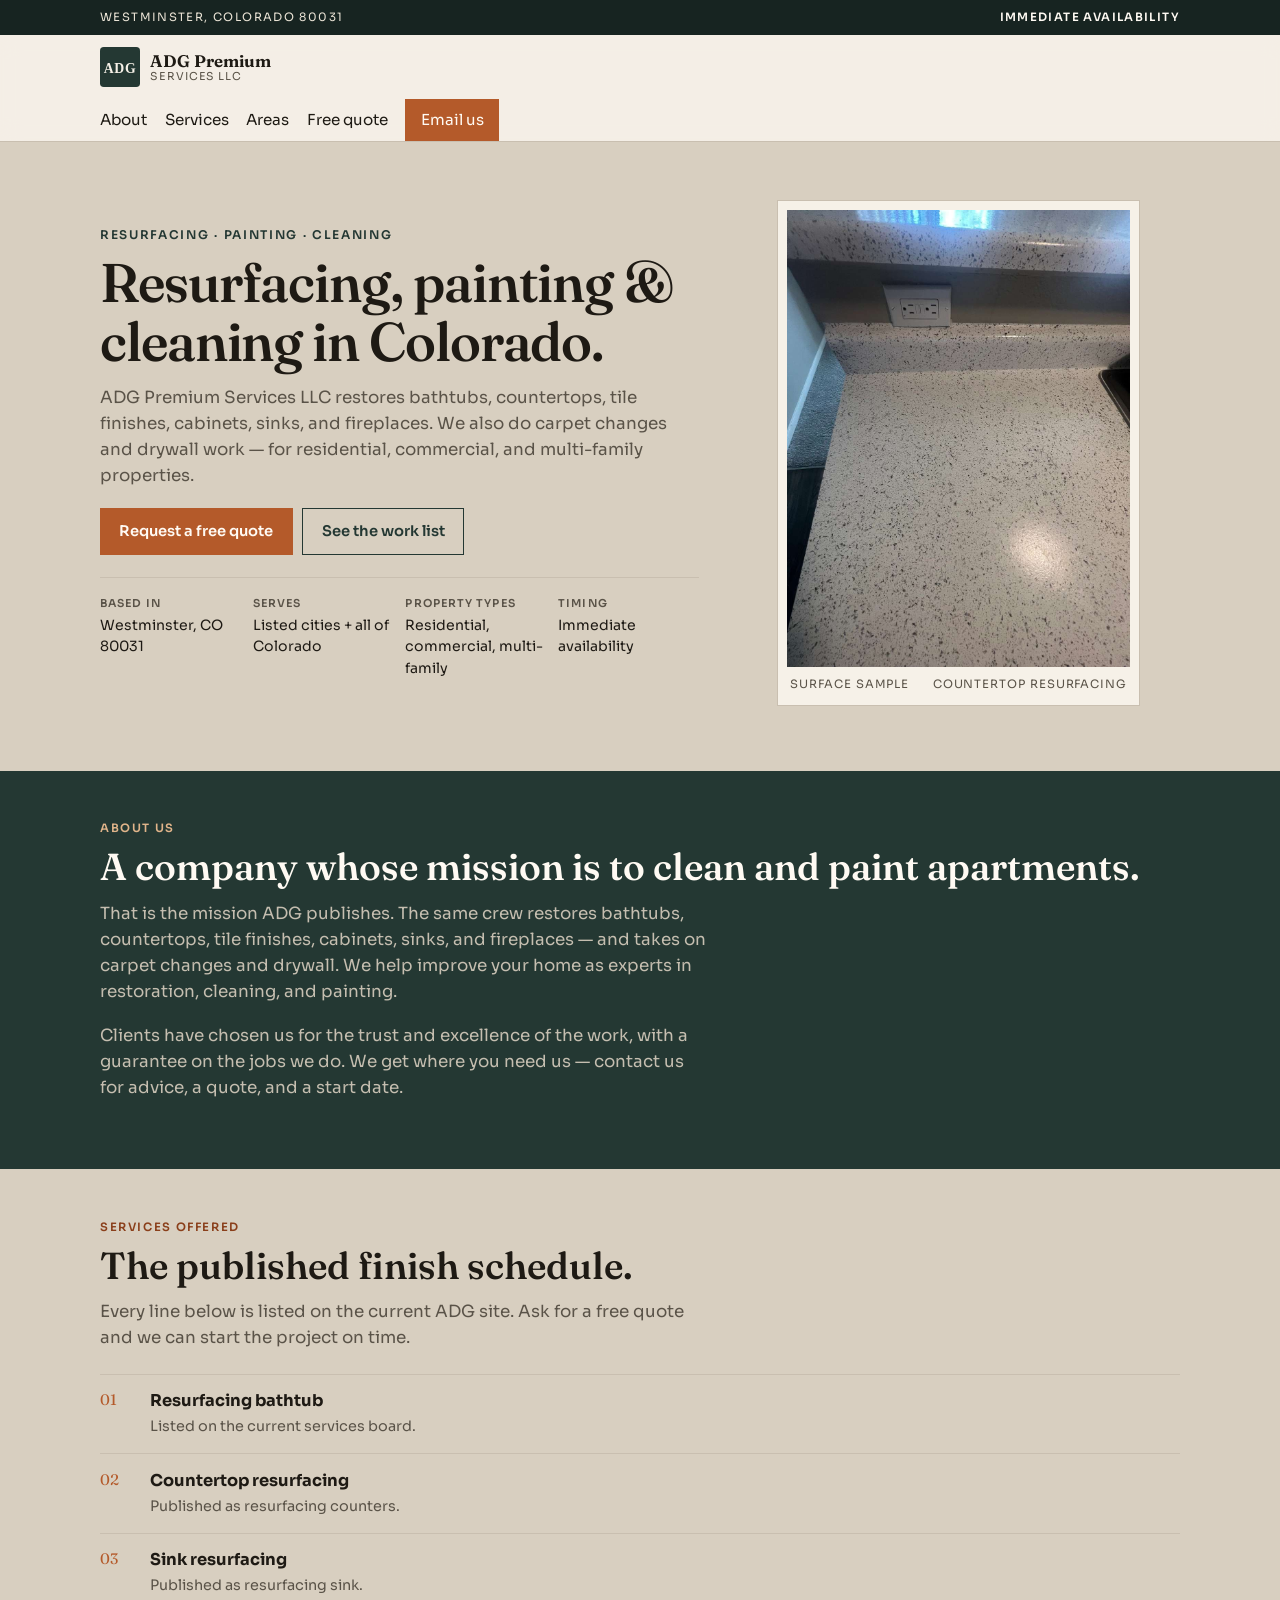
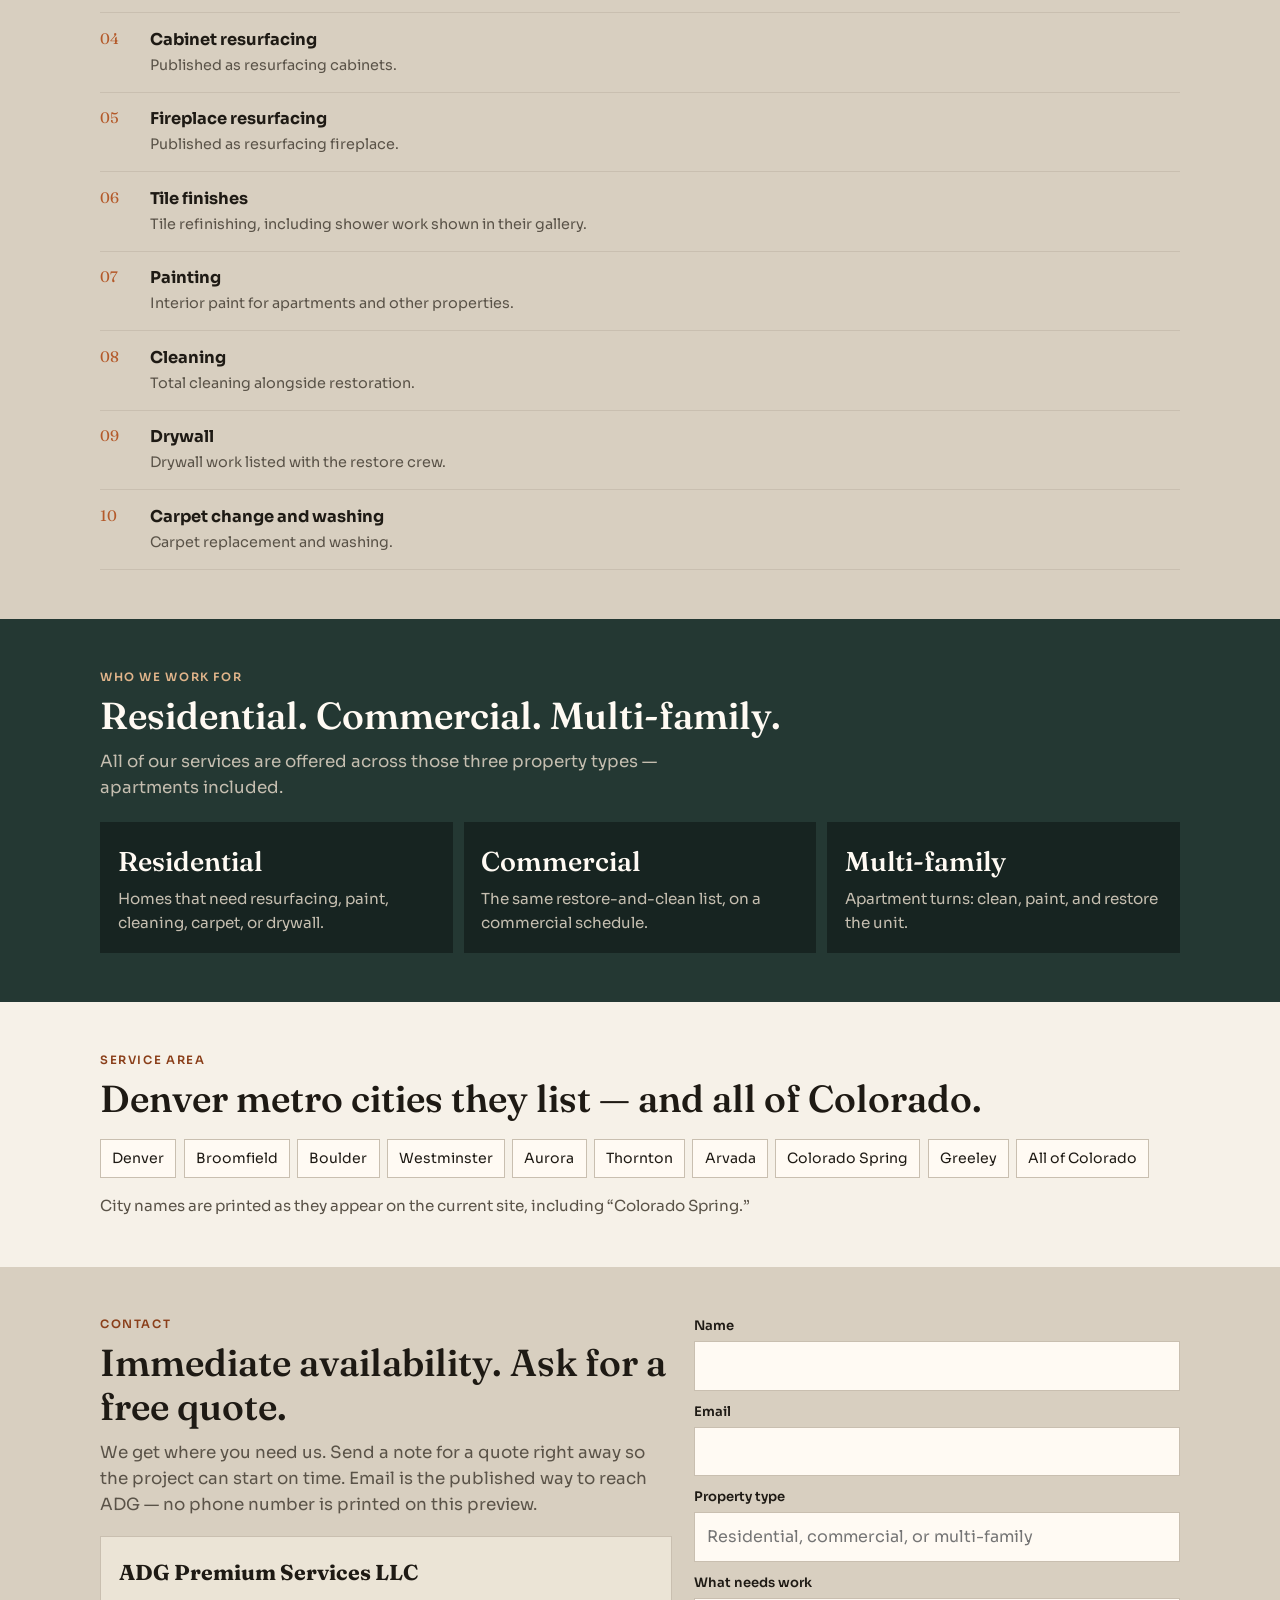
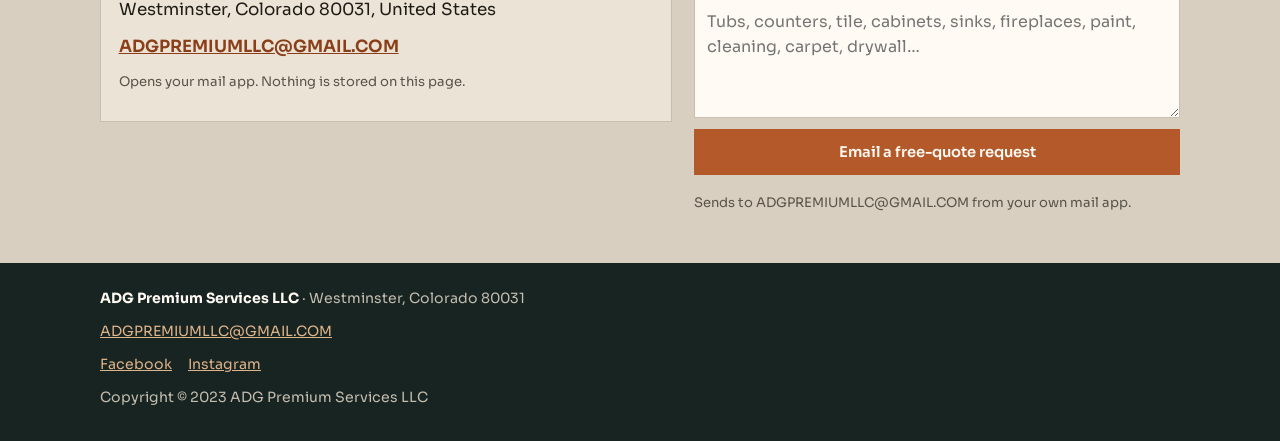
==== index.html @ 91080665 "Add adgpremium spec preview." ====
<!DOCTYPE html>
<html lang="en">
<head>
  <meta charset="utf-8">
  <meta name="viewport" content="width=device-width, initial-scale=1">
  <title>ADG Premium Services LLC — Resurfacing, painting &amp; cleaning in Colorado</title>
  <meta name="description" content="ADG Premium Services LLC restores bathtubs, counters, tile, cabinets, sinks, and fireplaces, and handles carpet changes and drywall. Residential, commercial, and multi-family. Westminster, Colorado 80031.">
  <link rel="icon" href="assets/favicon.svg" type="image/svg+xml">
  <meta property="og:title" content="ADG Premium Services LLC — Resurfacing, painting &amp; cleaning in Colorado">
  <meta property="og:description" content="Bathtubs, counters, tile, cabinets, sinks, fireplaces, carpet, and drywall. Immediate availability. Westminster, CO 80031.">
  <meta property="og:image" content="assets/surface.jpg">
  <meta name="theme-color" content="#243833">
  <link rel="preconnect" href="https://fonts.googleapis.com">
  <link rel="preconnect" href="https://fonts.gstatic.com" crossorigin>
  <link href="https://fonts.googleapis.com/css2?family=Fraunces:opsz,wght@9..144,500;9..144,560;9..144,650&family=Sora:wght@400;600;650&display=swap" rel="stylesheet">
  <link rel="stylesheet" href="assets/styles.css">
  <script type="application/ld+json">
  {
    "@context": "https://schema.org",
    "@type": "HomeAndConstructionBusiness",
    "name": "ADG Premium Services LLC",
    "description": "Resurfacing, painting, and cleaning in Colorado. Bathtubs, countertops, tile finishes, cabinets, sinks, fireplaces, carpet changes, and drywall. Residential, commercial, and multi-family.",
    "email": "ADGPREMIUMLLC@GMAIL.COM",
    "url": "https://adgpremiumservicesllc.godaddysites.com/",
    "image": "assets/surface.jpg",
    "address": {
      "@type": "PostalAddress",
      "addressLocality": "Westminster",
      "addressRegion": "CO",
      "postalCode": "80031",
      "addressCountry": "US"
    },
    "areaServed": [
      "Denver, CO",
      "Broomfield, CO",
      "Boulder, CO",
      "Westminster, CO",
      "Aurora, CO",
      "Thornton, CO",
      "Arvada, CO",
      "Colorado Spring, CO",
      "Greeley, CO",
      "Colorado"
    ],
    "sameAs": [
      "https://www.facebook.com/103575642804043",
      "https://www.instagram.com/adgpremiumservices/"
    ]
  }
  </script>
</head>
<body>
  <a class="skip" href="#main">Skip to content</a>

  <div class="stamp">
    <div class="wrap">
      <span>Westminster, Colorado 80031</span>
      <span><b>Immediate availability</b></span>
    </div>
  </div>

  <header class="site-header">
    <div class="wrap header-inner">
      <a class="brand" href="index.html">
        <img src="assets/mark.svg" alt="">
        <span class="brand-text">
          <strong>ADG Premium</strong>
          <span>Services LLC</span>
        </span>
      </a>
      <button class="nav-toggle" type="button" aria-expanded="false" aria-controls="site-nav">Menu</button>
    </div>
    <nav class="nav" id="site-nav" aria-label="Primary">
      <div class="wrap">
        <ul>
          <li><a href="#about">About</a></li>
          <li><a href="#services">Services</a></li>
          <li><a href="#areas">Areas</a></li>
          <li><a href="#quote">Free quote</a></li>
          <li><a class="cta" href="mailto:ADGPREMIUMLLC@GMAIL.COM">Email us</a></li>
        </ul>
      </div>
    </nav>
  </header>

  <main id="main">
    <section class="hero">
      <div class="wrap hero-grid">
        <div>
          <p class="eyebrow">Resurfacing · Painting · Cleaning</p>
          <h1>Resurfacing, painting &amp; cleaning in Colorado.</h1>
          <p class="lede">ADG Premium Services LLC restores bathtubs, countertops, tile finishes, cabinets, sinks, and fireplaces. We also do carpet changes and drywall work — for residential, commercial, and multi-family properties.</p>
          <div class="actions">
            <a class="btn btn-copper" href="mailto:ADGPREMIUMLLC@GMAIL.COM?subject=Free%20quote%20request">Request a free quote</a>
            <a class="btn btn-ghost" href="#services">See the work list</a>
          </div>
          <div class="meta">
            <div><b>Based in</b> Westminster, CO 80031</div>
            <div><b>Serves</b> Listed cities + all of Colorado</div>
            <div><b>Property types</b> Residential, commercial, multi-family</div>
            <div><b>Timing</b> Immediate availability</div>
          </div>
        </div>
        <figure class="swatch">
          <img src="assets/surface.jpg" alt="Speckled granite-look countertop and backsplash after resurfacing. Photo from the ADG Premium Services LLC site." width="1000" height="1333">
          <figcaption>
            <span>Surface sample</span>
            <span>Countertop resurfacing</span>
          </figcaption>
        </figure>
      </div>
    </section>

    <section class="band" id="about">
      <div class="wrap">
        <p class="kicker">About us</p>
        <h2>A company whose mission is to clean and paint apartments.</h2>
        <p class="lede">That is the mission ADG publishes. The same crew restores bathtubs, countertops, tile finishes, cabinets, sinks, and fireplaces — and takes on carpet changes and drywall. We help improve your home as experts in restoration, cleaning, and painting.</p>
        <p class="lede">Clients have chosen us for the trust and excellence of the work, with a guarantee on the jobs we do. We get where you need us — contact us for advice, a quote, and a start date.</p>
      </div>
    </section>

    <section id="services">
      <div class="wrap">
        <p class="kicker">Services offered</p>
        <h2>The published finish schedule.</h2>
        <p class="lede">Every line below is listed on the current ADG site. Ask for a free quote and we can start the project on time.</p>
        <ul class="schedule">
          <li>
            <span class="num">01</span>
            <div><strong>Resurfacing bathtub</strong><span>Listed on the current services board.</span></div>
          </li>
          <li>
            <span class="num">02</span>
            <div><strong>Countertop resurfacing</strong><span>Published as resurfacing counters.</span></div>
          </li>
          <li>
            <span class="num">03</span>
            <div><strong>Sink resurfacing</strong><span>Published as resurfacing sink.</span></div>
          </li>
          <li>
            <span class="num">04</span>
            <div><strong>Cabinet resurfacing</strong><span>Published as resurfacing cabinets.</span></div>
          </li>
          <li>
            <span class="num">05</span>
            <div><strong>Fireplace resurfacing</strong><span>Published as resurfacing fireplace.</span></div>
          </li>
          <li>
            <span class="num">06</span>
            <div><strong>Tile finishes</strong><span>Tile refinishing, including shower work shown in their gallery.</span></div>
          </li>
          <li>
            <span class="num">07</span>
            <div><strong>Painting</strong><span>Interior paint for apartments and other properties.</span></div>
          </li>
          <li>
            <span class="num">08</span>
            <div><strong>Cleaning</strong><span>Total cleaning alongside restoration.</span></div>
          </li>
          <li>
            <span class="num">09</span>
            <div><strong>Drywall</strong><span>Drywall work listed with the restore crew.</span></div>
          </li>
          <li>
            <span class="num">10</span>
            <div><strong>Carpet change and washing</strong><span>Carpet replacement and washing.</span></div>
          </li>
        </ul>
      </div>
    </section>

    <section class="band" id="who">
      <div class="wrap">
        <p class="kicker">Who we work for</p>
        <h2>Residential. Commercial. Multi-family.</h2>
        <p class="lede">All of our services are offered across those three property types — apartments included.</p>
        <div class="sectors">
          <article>
            <h3>Residential</h3>
            <p>Homes that need resurfacing, paint, cleaning, carpet, or drywall.</p>
          </article>
          <article>
            <h3>Commercial</h3>
            <p>The same restore-and-clean list, on a commercial schedule.</p>
          </article>
          <article>
            <h3>Multi-family</h3>
            <p>Apartment turns: clean, paint, and restore the unit.</p>
          </article>
        </div>
      </div>
    </section>

    <section class="paper" id="areas">
      <div class="wrap">
        <p class="kicker">Service area</p>
        <h2>Denver metro cities they list — and all of Colorado.</h2>
        <ul class="cities">
          <li>Denver</li>
          <li>Broomfield</li>
          <li>Boulder</li>
          <li>Westminster</li>
          <li>Aurora</li>
          <li>Thornton</li>
          <li>Arvada</li>
          <li>Colorado Spring</li>
          <li>Greeley</li>
          <li>All of Colorado</li>
        </ul>
        <p class="note">City names are printed as they appear on the current site, including “Colorado Spring.”</p>
      </div>
    </section>

    <section id="quote">
      <div class="wrap quote-grid">
        <div>
          <p class="kicker">Contact</p>
          <h2>Immediate availability. Ask for a free quote.</h2>
          <p class="lede">We get where you need us. Send a note for a quote right away so the project can start on time. Email is the published way to reach ADG — no phone number is printed on this preview.</p>
          <div class="contact-card">
            <h3>ADG Premium Services LLC</h3>
            <p>Westminster, Colorado 80031, United States</p>
            <p><a class="mail" href="mailto:ADGPREMIUMLLC@GMAIL.COM">ADGPREMIUMLLC@GMAIL.COM</a></p>
            <p class="fine">Opens your mail app. Nothing is stored on this page.</p>
          </div>
        </div>
        <form id="quote-form" action="mailto:ADGPREMIUMLLC@GMAIL.COM" method="get">
          <input type="hidden" name="subject" value="Free quote request">
          <label>Name
            <input type="text" name="name" id="q-name" autocomplete="name" required>
          </label>
          <label>Email
            <input type="email" name="email" id="q-email" autocomplete="email" required>
          </label>
          <label>Property type
            <input type="text" name="type" id="q-type" placeholder="Residential, commercial, or multi-family">
          </label>
          <label>What needs work
            <textarea name="body" id="q-body" placeholder="Tubs, counters, tile, cabinets, sinks, fireplaces, paint, cleaning, carpet, drywall…"></textarea>
          </label>
          <button class="btn btn-copper" type="submit">Email a free-quote request</button>
          <p class="fine">Sends to ADGPREMIUMLLC@GMAIL.COM from your own mail app.</p>
        </form>
      </div>
    </section>
  </main>

  <footer class="site-footer">
    <div class="wrap">
      <div><strong>ADG Premium Services LLC</strong> · Westminster, Colorado 80031</div>
      <div><a href="mailto:ADGPREMIUMLLC@GMAIL.COM">ADGPREMIUMLLC@GMAIL.COM</a></div>
      <div class="social">
        <a href="https://www.facebook.com/103575642804043">Facebook</a>
        <a href="https://www.instagram.com/adgpremiumservices/">Instagram</a>
      </div>
      <div>Copyright © 2023 ADG Premium Services LLC</div>
    </div>
  </footer>

  <script>
    (function () {
      var btn = document.querySelector(".nav-toggle");
      var nav = document.getElementById("site-nav");
      if (btn && nav) {
        btn.addEventListener("click", function () {
          var open = nav.classList.toggle("is-open");
          btn.setAttribute("aria-expanded", open ? "true" : "false");
        });
        nav.querySelectorAll("a").forEach(function (a) {
          a.addEventListener("click", function () {
            nav.classList.remove("is-open");
            btn.setAttribute("aria-expanded", "false");
          });
        });
      }
      var form = document.getElementById("quote-form");
      if (form) {
        form.addEventListener("submit", function (e) {
          e.preventDefault();
          var name = (document.getElementById("q-name").value || "").trim();
          var email = (document.getElementById("q-email").value || "").trim();
          var type = (document.getElementById("q-type").value || "").trim();
          var body = (document.getElementById("q-body").value || "").trim();
          var lines = [];
          if (name) lines.push("Name: " + name);
          if (email) lines.push("Email: " + email);
          if (type) lines.push("Property type: " + type);
          if (body) lines.push("", body);
          var href = "mailto:ADGPREMIUMLLC@GMAIL.COM?subject=" +
            encodeURIComponent("Free quote request") +
            "&body=" + encodeURIComponent(lines.join("\n"));
          window.location.href = href;
        });
      }
    })();
  </script>
</body>
</html>
---- assets/styles.css ----
/* ADG Premium Services LLC — spec preview
   Sample-board look: warm stone, enamel cream, glaze-slate, copper.
   Not their GoDaddy red/blue house logo, not a generic navy contractor. */

:root {
  --ink: #1e1a14;
  --mute: #5a5348;
  --glaze: #243833;
  --glaze-deep: #172421;
  --stone: #d8cfc0;
  --paper: #f6f1e8;
  --cream: #ebe4d6;
  --line: #c9bfb0;
  --copper: #b45a2a;
  --copper-ink: #8a3f1a;
  --white: #fffaf3;
  --max: 1080px;
  --display: "Fraunces", "Iowan Old Style", Georgia, serif;
  --sans: "Sora", "Segoe UI", system-ui, sans-serif;
}

*, *::before, *::after { box-sizing: border-box; }
html { scroll-behavior: smooth; }
body {
  margin: 0;
  font-family: var(--sans);
  color: var(--ink);
  background: var(--stone);
  line-height: 1.55;
  font-size: 1.05rem;
  -webkit-font-smoothing: antialiased;
}
img { max-width: 100%; height: auto; display: block; }
a { color: var(--copper-ink); }
a:hover { color: var(--glaze); }
a:focus-visible, button:focus-visible, input:focus-visible, textarea:focus-visible {
  outline: 2px solid var(--copper);
  outline-offset: 3px;
}

.skip {
  position: absolute;
  left: 0.75rem;
  top: -48px;
  background: var(--glaze);
  color: var(--white);
  padding: 0.45rem 0.75rem;
  z-index: 100;
  text-decoration: none;
}
.skip:focus { top: 0.75rem; }

.wrap {
  width: min(var(--max), calc(100% - 2rem));
  margin-inline: auto;
}

/* Stamp bar */
.stamp {
  background: var(--glaze-deep);
  color: var(--cream);
  font-size: 0.72rem;
  letter-spacing: 0.12em;
  text-transform: uppercase;
  padding: 0.55rem 0;
}
.stamp .wrap {
  display: flex;
  flex-wrap: wrap;
  gap: 0.35rem 1rem;
  justify-content: space-between;
}
.stamp b { font-weight: 600; color: var(--white); }

/* Header */
.site-header {
  position: sticky;
  top: 0;
  z-index: 40;
  background: rgba(246, 241, 232, 0.94);
  backdrop-filter: blur(10px);
  border-bottom: 1px solid var(--line);
}
.header-inner {
  display: flex;
  align-items: center;
  justify-content: space-between;
  gap: 0.75rem;
  padding: 0.6rem 0;
}
.brand {
  display: flex;
  align-items: center;
  gap: 0.65rem;
  text-decoration: none;
  color: inherit;
}
.brand img { width: 40px; height: 40px; }
.brand-text { display: flex; flex-direction: column; line-height: 1.1; }
.brand-text strong {
  font-family: var(--display);
  font-size: 1.05rem;
  font-weight: 650;
}
.brand-text span {
  font-size: 0.68rem;
  letter-spacing: 0.08em;
  text-transform: uppercase;
  color: var(--mute);
}
.nav-toggle {
  appearance: none;
  background: transparent;
  border: 1px solid var(--line);
  color: var(--ink);
  font: inherit;
  font-size: 0.85rem;
  padding: 0.5rem 0.75rem;
  min-height: 44px;
  cursor: pointer;
}
.nav {
  display: none;
}
.nav.is-open { display: block; }
.nav ul {
  list-style: none;
  margin: 0;
  padding: 0 0 0.85rem;
  display: flex;
  flex-direction: column;
  gap: 0.15rem;
}
.nav a {
  display: block;
  padding: 0.7rem 0.15rem;
  text-decoration: none;
  color: var(--ink);
  font-size: 0.95rem;
}
.nav a.cta {
  background: var(--copper);
  color: var(--white);
  text-align: center;
  padding: 0.75rem 1rem;
  margin-top: 0.35rem;
}
.nav a.cta:hover { background: var(--copper-ink); color: var(--white); }

/* Hero */
.hero {
  padding: 1.75rem 0 2.25rem;
}
.hero-grid {
  display: grid;
  gap: 1.4rem;
}
.eyebrow {
  font-size: 0.75rem;
  letter-spacing: 0.14em;
  text-transform: uppercase;
  color: var(--glaze);
  margin: 0 0 0.6rem;
  font-weight: 600;
}
h1 {
  font-family: var(--display);
  font-weight: 560;
  font-size: clamp(2rem, 8vw, 3.4rem);
  line-height: 1.08;
  letter-spacing: -0.02em;
  margin: 0 0 0.85rem;
}
.lede {
  margin: 0 0 1.15rem;
  color: var(--mute);
  max-width: 38rem;
}
.actions {
  display: flex;
  flex-wrap: wrap;
  gap: 0.6rem;
}
.btn {
  display: inline-flex;
  align-items: center;
  justify-content: center;
  min-height: 46px;
  padding: 0.7rem 1.15rem;
  text-decoration: none;
  font-size: 0.92rem;
  font-weight: 600;
  border: 1px solid transparent;
}
.btn-copper { background: var(--copper); color: var(--white); }
.btn-copper:hover { background: var(--copper-ink); color: var(--white); }
.btn-ghost {
  background: transparent;
  border-color: var(--glaze);
  color: var(--glaze);
}
.btn-ghost:hover { background: var(--glaze); color: var(--white); }

.swatch {
  background: var(--paper);
  border: 1px solid var(--line);
  padding: 0.55rem;
}
.swatch img {
  width: 100%;
  aspect-ratio: 3 / 4;
  object-fit: cover;
}
.swatch figcaption {
  display: flex;
  justify-content: space-between;
  gap: 0.75rem;
  padding: 0.55rem 0.2rem 0.15rem;
  font-size: 0.72rem;
  letter-spacing: 0.08em;
  text-transform: uppercase;
  color: var(--mute);
}

.meta {
  display: grid;
  grid-template-columns: 1fr 1fr;
  gap: 0.75rem;
  margin-top: 1.35rem;
  padding-top: 1.1rem;
  border-top: 1px solid var(--line);
}
.meta div { font-size: 0.88rem; }
.meta b {
  display: block;
  font-size: 0.68rem;
  letter-spacing: 0.1em;
  text-transform: uppercase;
  color: var(--mute);
  font-weight: 600;
  margin-bottom: 0.15rem;
}

/* Sections */
section { padding: 2.4rem 0; }
.band { background: var(--glaze); color: var(--cream); }
.band .lede, .band .mute { color: #c5beb0; }
.band h2 { color: var(--white); }
.paper { background: var(--paper); }

h2 {
  font-family: var(--display);
  font-weight: 560;
  font-size: clamp(1.6rem, 5vw, 2.35rem);
  line-height: 1.15;
  margin: 0 0 0.75rem;
}
.kicker {
  font-size: 0.72rem;
  letter-spacing: 0.14em;
  text-transform: uppercase;
  color: var(--copper-ink);
  font-weight: 600;
  margin: 0 0 0.45rem;
}
.band .kicker { color: #e0b48a; }

/* Finish schedule */
.schedule {
  list-style: none;
  margin: 1.4rem 0 0;
  padding: 0;
  border-top: 1px solid var(--line);
}
.schedule li {
  display: grid;
  grid-template-columns: 2.4rem 1fr;
  gap: 0.75rem;
  padding: 0.85rem 0;
  border-bottom: 1px solid var(--line);
}
.schedule .num {
  font-family: var(--display);
  font-size: 0.95rem;
  color: var(--copper);
}
.schedule strong { display: block; font-size: 1.02rem; }
.schedule span { color: var(--mute); font-size: 0.9rem; }

/* Sectors */
.sectors {
  display: grid;
  gap: 0.7rem;
  margin-top: 1.3rem;
}
.sectors article {
  background: var(--glaze-deep);
  color: var(--cream);
  padding: 1.15rem 1.1rem;
}
.sectors h3 {
  font-family: var(--display);
  font-size: 1.7rem;
  font-weight: 560;
  margin: 0 0 0.3rem;
  color: var(--white);
}
.sectors p { margin: 0; color: #c5beb0; font-size: 0.95rem; }

/* Cities */
.cities {
  display: flex;
  flex-wrap: wrap;
  gap: 0.45rem;
  margin: 1.2rem 0 0;
  padding: 0;
  list-style: none;
}
.cities li {
  border: 1px solid var(--line);
  background: var(--white);
  padding: 0.45rem 0.7rem;
  font-size: 0.88rem;
}
.note { margin: 1rem 0 0; color: var(--mute); font-size: 0.95rem; }

/* Quote */
.quote-grid {
  display: grid;
  gap: 1.4rem;
}
form {
  display: grid;
  gap: 0.7rem;
}
label {
  display: grid;
  gap: 0.3rem;
  font-size: 0.82rem;
  font-weight: 600;
}
input, textarea {
  font: inherit;
  font-size: 1rem;
  font-weight: 400;
  padding: 0.7rem 0.75rem;
  border: 1px solid var(--line);
  background: var(--white);
  color: var(--ink);
  width: 100%;
  min-height: 46px;
}
textarea { min-height: 120px; resize: vertical; }
button.btn {
  cursor: pointer;
  border: 0;
  font-family: inherit;
}
.fine {
  margin: 0.4rem 0 0;
  font-size: 0.82rem;
  color: var(--mute);
}

.contact-card {
  border: 1px solid var(--line);
  padding: 1.15rem 1.1rem;
  background: var(--cream);
}
.contact-card h3 {
  font-family: var(--display);
  margin: 0 0 0.5rem;
  font-size: 1.35rem;
}
.contact-card p { margin: 0 0 0.7rem; }
.contact-card a.mail {
  font-weight: 650;
  word-break: break-all;
}

/* Footer */
.site-footer {
  background: var(--glaze-deep);
  color: #c5beb0;
  padding: 1.6rem 0 2rem;
  font-size: 0.88rem;
}
.site-footer .wrap {
  display: grid;
  gap: 0.7rem;
}
.site-footer strong { color: var(--white); }
.site-footer a { color: #e0b48a; }
.social { display: flex; gap: 1rem; }

@media (min-width: 760px) {
  .nav-toggle { display: none; }
  .header-inner { padding: 0.75rem 0; }
  .nav { display: block; }
  .nav ul {
    flex-direction: row;
    align-items: center;
    gap: 1.1rem;
    padding: 0;
  }
  .nav a { padding: 0.35rem 0; }
  .nav a.cta {
    margin-top: 0;
    padding: 0.55rem 0.95rem;
  }
  .hero { padding: 2.6rem 0 3rem; }
  .hero-grid {
    grid-template-columns: 1.15fr 0.85fr;
    align-items: center;
    gap: 2.4rem;
  }
  .meta { grid-template-columns: repeat(4, 1fr); }
  .sectors { grid-template-columns: repeat(3, 1fr); }
  .quote-grid { grid-template-columns: 1fr 0.85fr; align-items: start; }
  section { padding: 3.1rem 0; }
}
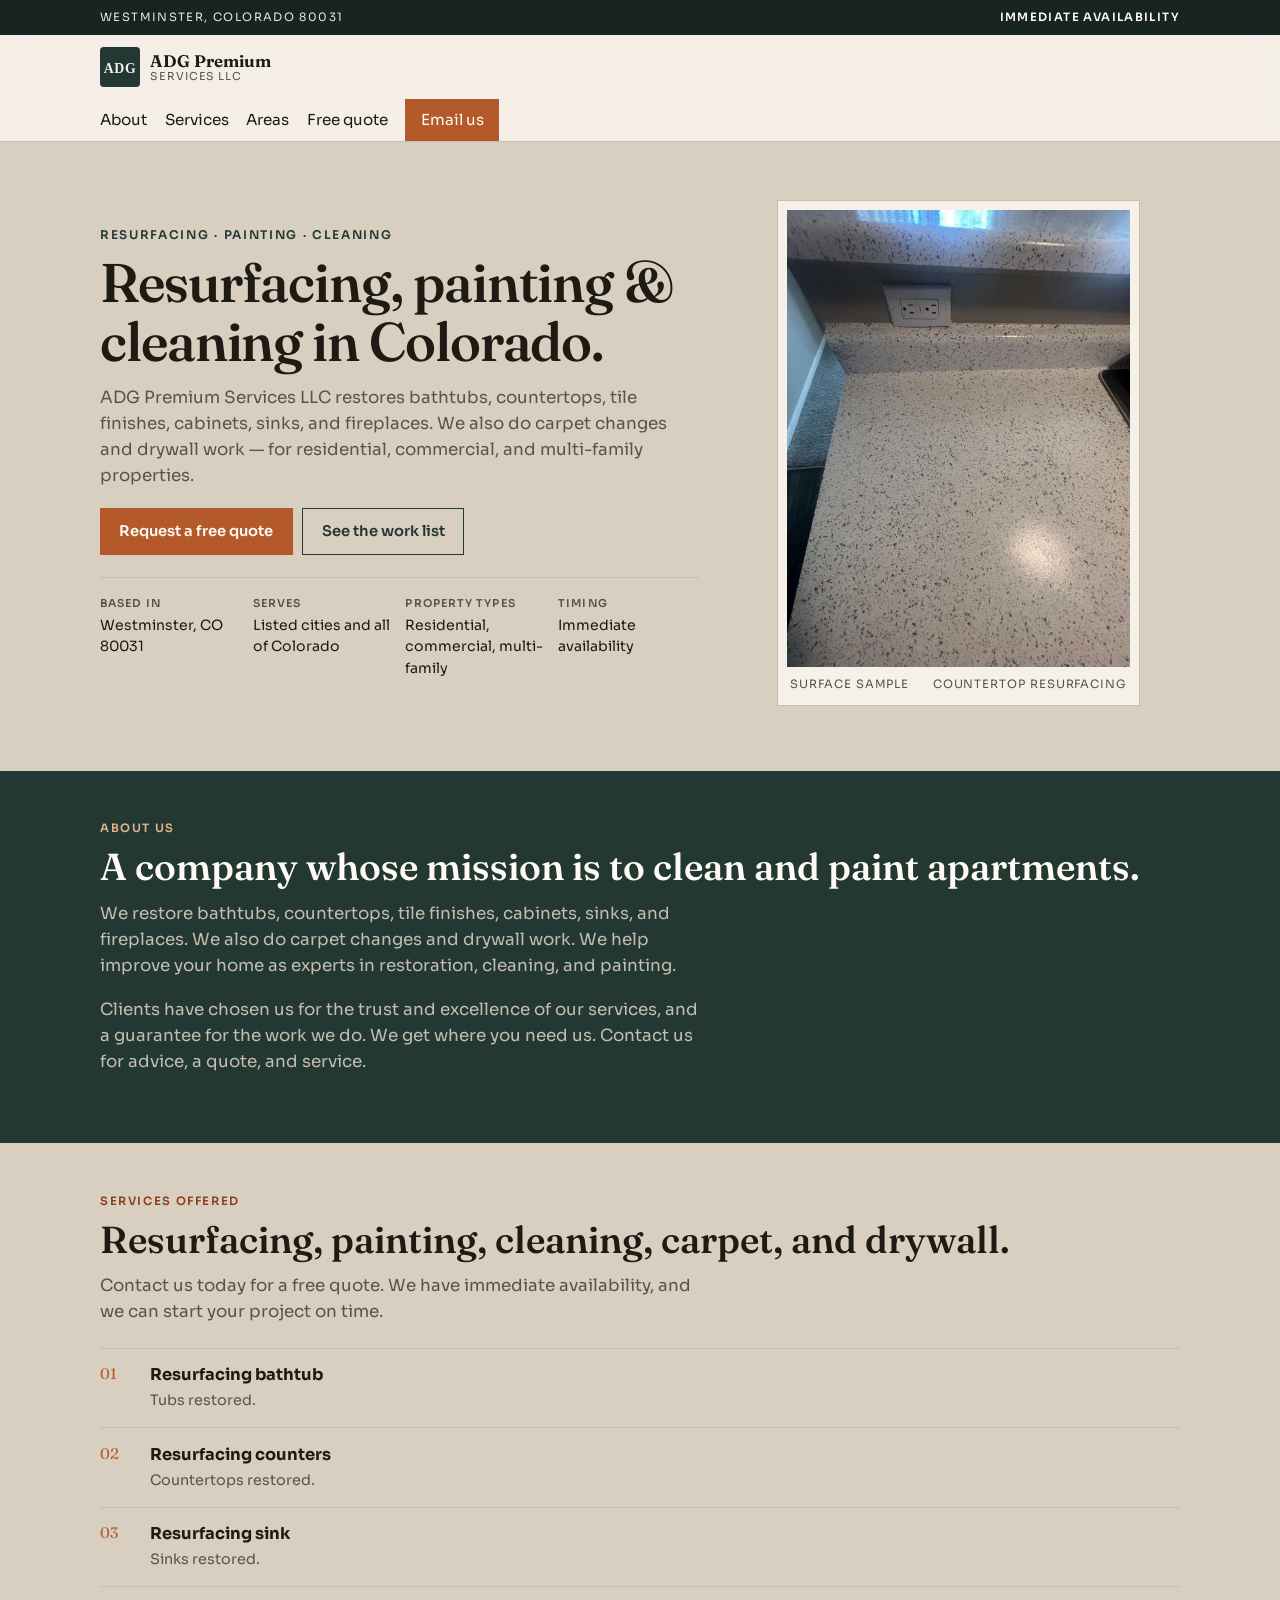
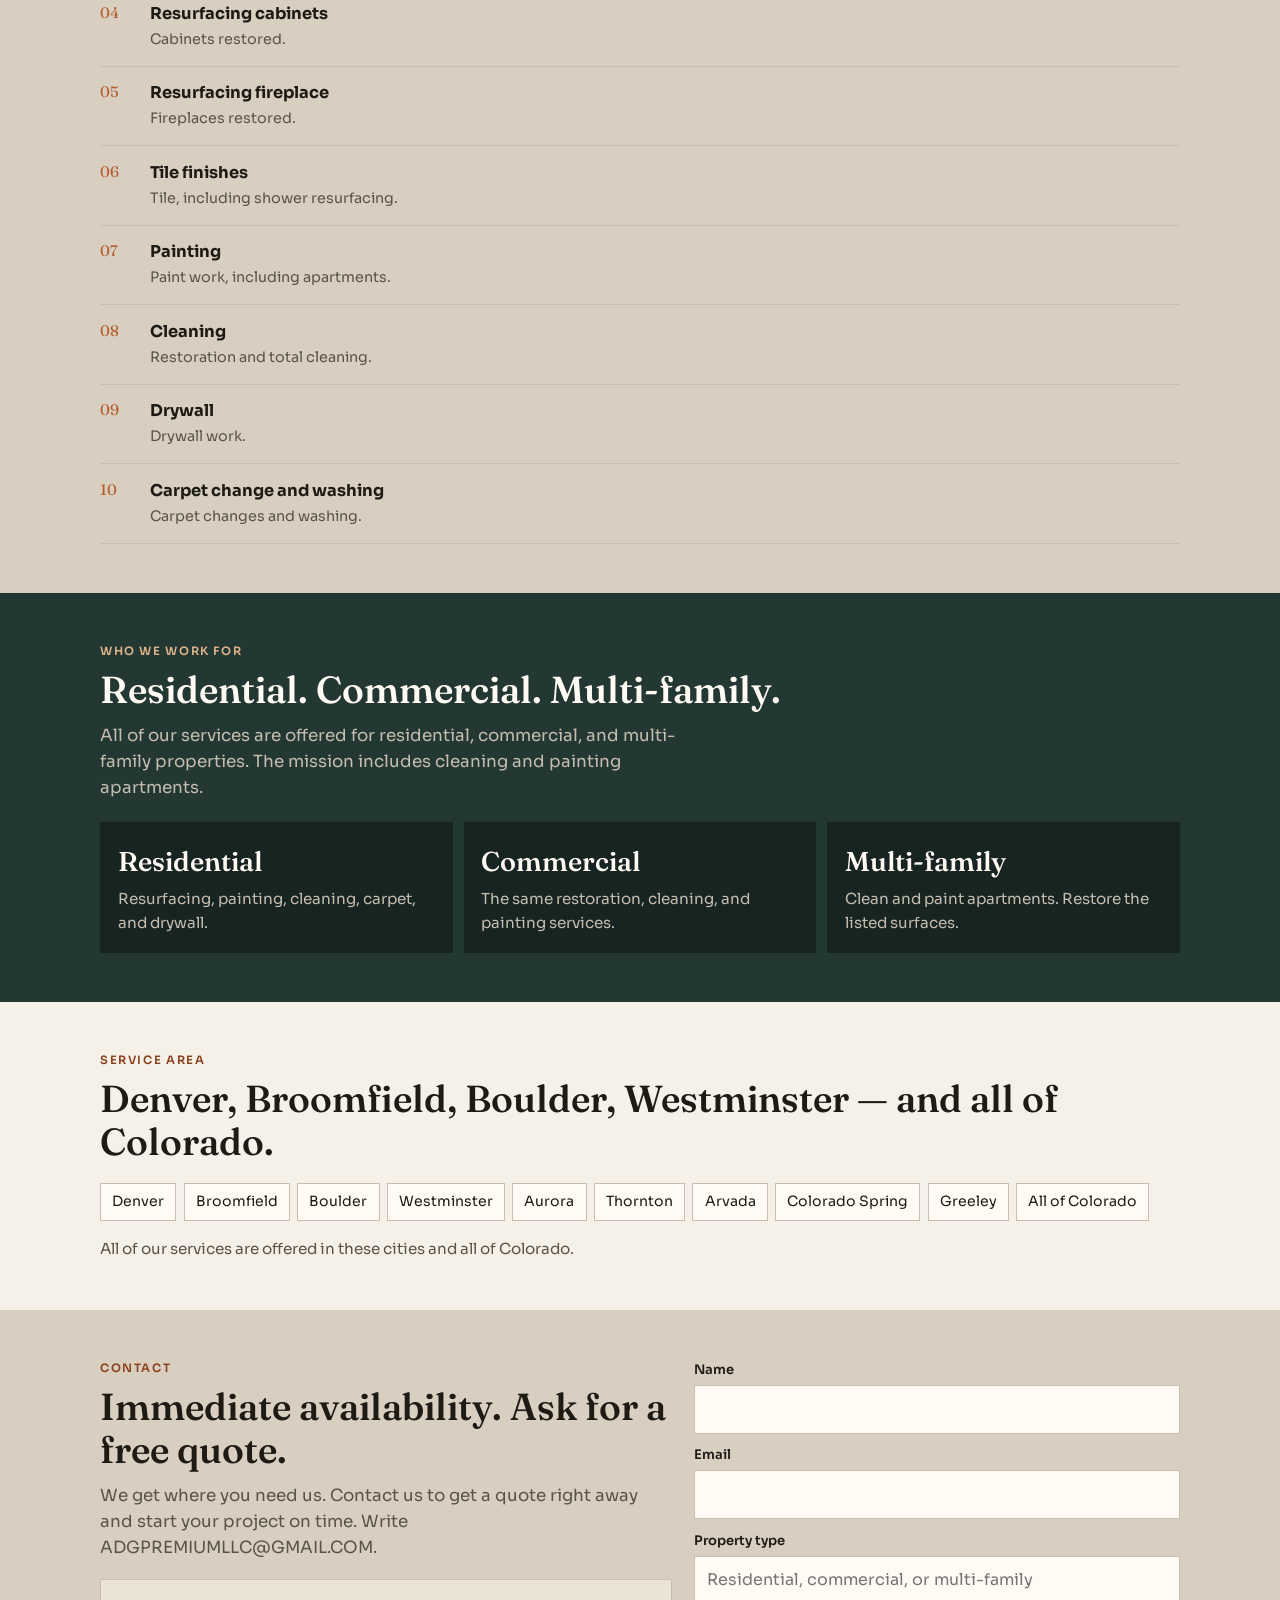
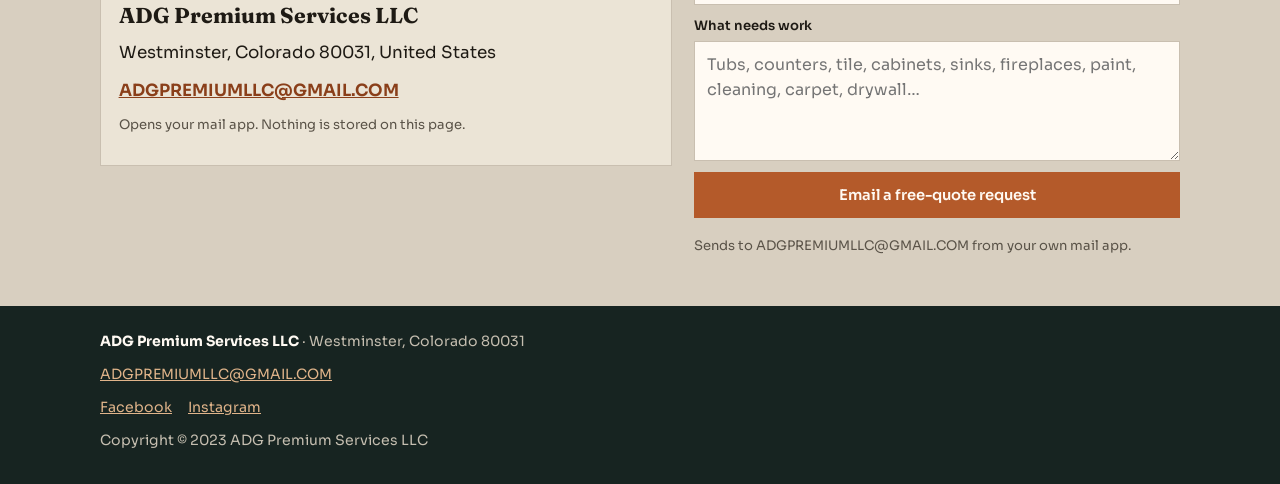
==== commit 8091f558: "Refresh adgpremium spec preview from finished build." ====
--- a/index.html
+++ b/index.html
@@ -96,7 +96,7 @@
           </div>
           <div class="meta">
             <div><b>Based in</b> Westminster, CO 80031</div>
-            <div><b>Serves</b> Listed cities + all of Colorado</div>
+            <div><b>Serves</b> Listed cities and all of Colorado</div>
             <div><b>Property types</b> Residential, commercial, multi-family</div>
             <div><b>Timing</b> Immediate availability</div>
           </div>
@@ -115,56 +115,56 @@
       <div class="wrap">
         <p class="kicker">About us</p>
         <h2>A company whose mission is to clean and paint apartments.</h2>
-        <p class="lede">That is the mission ADG publishes. The same crew restores bathtubs, countertops, tile finishes, cabinets, sinks, and fireplaces — and takes on carpet changes and drywall. We help improve your home as experts in restoration, cleaning, and painting.</p>
-        <p class="lede">Clients have chosen us for the trust and excellence of the work, with a guarantee on the jobs we do. We get where you need us — contact us for advice, a quote, and a start date.</p>
+        <p class="lede">We restore bathtubs, countertops, tile finishes, cabinets, sinks, and fireplaces. We also do carpet changes and drywall work. We help improve your home as experts in restoration, cleaning, and painting.</p>
+        <p class="lede">Clients have chosen us for the trust and excellence of our services, and a guarantee for the work we do. We get where you need us. Contact us for advice, a quote, and service.</p>
       </div>
     </section>
 
     <section id="services">
       <div class="wrap">
         <p class="kicker">Services offered</p>
-        <h2>The published finish schedule.</h2>
-        <p class="lede">Every line below is listed on the current ADG site. Ask for a free quote and we can start the project on time.</p>
+        <h2>Resurfacing, painting, cleaning, carpet, and drywall.</h2>
+        <p class="lede">Contact us today for a free quote. We have immediate availability, and we can start your project on time.</p>
         <ul class="schedule">
           <li>
             <span class="num">01</span>
-            <div><strong>Resurfacing bathtub</strong><span>Listed on the current services board.</span></div>
+            <div><strong>Resurfacing bathtub</strong><span>Tubs restored.</span></div>
           </li>
           <li>
             <span class="num">02</span>
-            <div><strong>Countertop resurfacing</strong><span>Published as resurfacing counters.</span></div>
+            <div><strong>Resurfacing counters</strong><span>Countertops restored.</span></div>
           </li>
           <li>
             <span class="num">03</span>
-            <div><strong>Sink resurfacing</strong><span>Published as resurfacing sink.</span></div>
+            <div><strong>Resurfacing sink</strong><span>Sinks restored.</span></div>
           </li>
           <li>
             <span class="num">04</span>
-            <div><strong>Cabinet resurfacing</strong><span>Published as resurfacing cabinets.</span></div>
+            <div><strong>Resurfacing cabinets</strong><span>Cabinets restored.</span></div>
           </li>
           <li>
             <span class="num">05</span>
-            <div><strong>Fireplace resurfacing</strong><span>Published as resurfacing fireplace.</span></div>
+            <div><strong>Resurfacing fireplace</strong><span>Fireplaces restored.</span></div>
           </li>
           <li>
             <span class="num">06</span>
-            <div><strong>Tile finishes</strong><span>Tile refinishing, including shower work shown in their gallery.</span></div>
+            <div><strong>Tile finishes</strong><span>Tile, including shower resurfacing.</span></div>
           </li>
           <li>
             <span class="num">07</span>
-            <div><strong>Painting</strong><span>Interior paint for apartments and other properties.</span></div>
+            <div><strong>Painting</strong><span>Paint work, including apartments.</span></div>
           </li>
           <li>
             <span class="num">08</span>
-            <div><strong>Cleaning</strong><span>Total cleaning alongside restoration.</span></div>
+            <div><strong>Cleaning</strong><span>Restoration and total cleaning.</span></div>
           </li>
           <li>
             <span class="num">09</span>
-            <div><strong>Drywall</strong><span>Drywall work listed with the restore crew.</span></div>
+            <div><strong>Drywall</strong><span>Drywall work.</span></div>
           </li>
           <li>
             <span class="num">10</span>
-            <div><strong>Carpet change and washing</strong><span>Carpet replacement and washing.</span></div>
+            <div><strong>Carpet change and washing</strong><span>Carpet changes and washing.</span></div>
           </li>
         </ul>
       </div>
@@ -174,19 +174,19 @@
       <div class="wrap">
         <p class="kicker">Who we work for</p>
         <h2>Residential. Commercial. Multi-family.</h2>
-        <p class="lede">All of our services are offered across those three property types — apartments included.</p>
+        <p class="lede">All of our services are offered for residential, commercial, and multi-family properties. The mission includes cleaning and painting apartments.</p>
         <div class="sectors">
           <article>
             <h3>Residential</h3>
-            <p>Homes that need resurfacing, paint, cleaning, carpet, or drywall.</p>
+            <p>Resurfacing, painting, cleaning, carpet, and drywall.</p>
           </article>
           <article>
             <h3>Commercial</h3>
-            <p>The same restore-and-clean list, on a commercial schedule.</p>
+            <p>The same restoration, cleaning, and painting services.</p>
           </article>
           <article>
             <h3>Multi-family</h3>
-            <p>Apartment turns: clean, paint, and restore the unit.</p>
+            <p>Clean and paint apartments. Restore the listed surfaces.</p>
           </article>
         </div>
       </div>
@@ -195,7 +195,7 @@
     <section class="paper" id="areas">
       <div class="wrap">
         <p class="kicker">Service area</p>
-        <h2>Denver metro cities they list — and all of Colorado.</h2>
+        <h2>Denver, Broomfield, Boulder, Westminster — and all of Colorado.</h2>
         <ul class="cities">
           <li>Denver</li>
           <li>Broomfield</li>
@@ -208,7 +208,7 @@
           <li>Greeley</li>
           <li>All of Colorado</li>
         </ul>
-        <p class="note">City names are printed as they appear on the current site, including “Colorado Spring.”</p>
+        <p class="note">All of our services are offered in these cities and all of Colorado.</p>
       </div>
     </section>
 
@@ -217,7 +217,7 @@
         <div>
           <p class="kicker">Contact</p>
           <h2>Immediate availability. Ask for a free quote.</h2>
-          <p class="lede">We get where you need us. Send a note for a quote right away so the project can start on time. Email is the published way to reach ADG — no phone number is printed on this preview.</p>
+          <p class="lede">We get where you need us. Contact us to get a quote right away and start your project on time. Write ADGPREMIUMLLC@GMAIL.COM.</p>
           <div class="contact-card">
             <h3>ADG Premium Services LLC</h3>
             <p>Westminster, Colorado 80031, United States</p>
